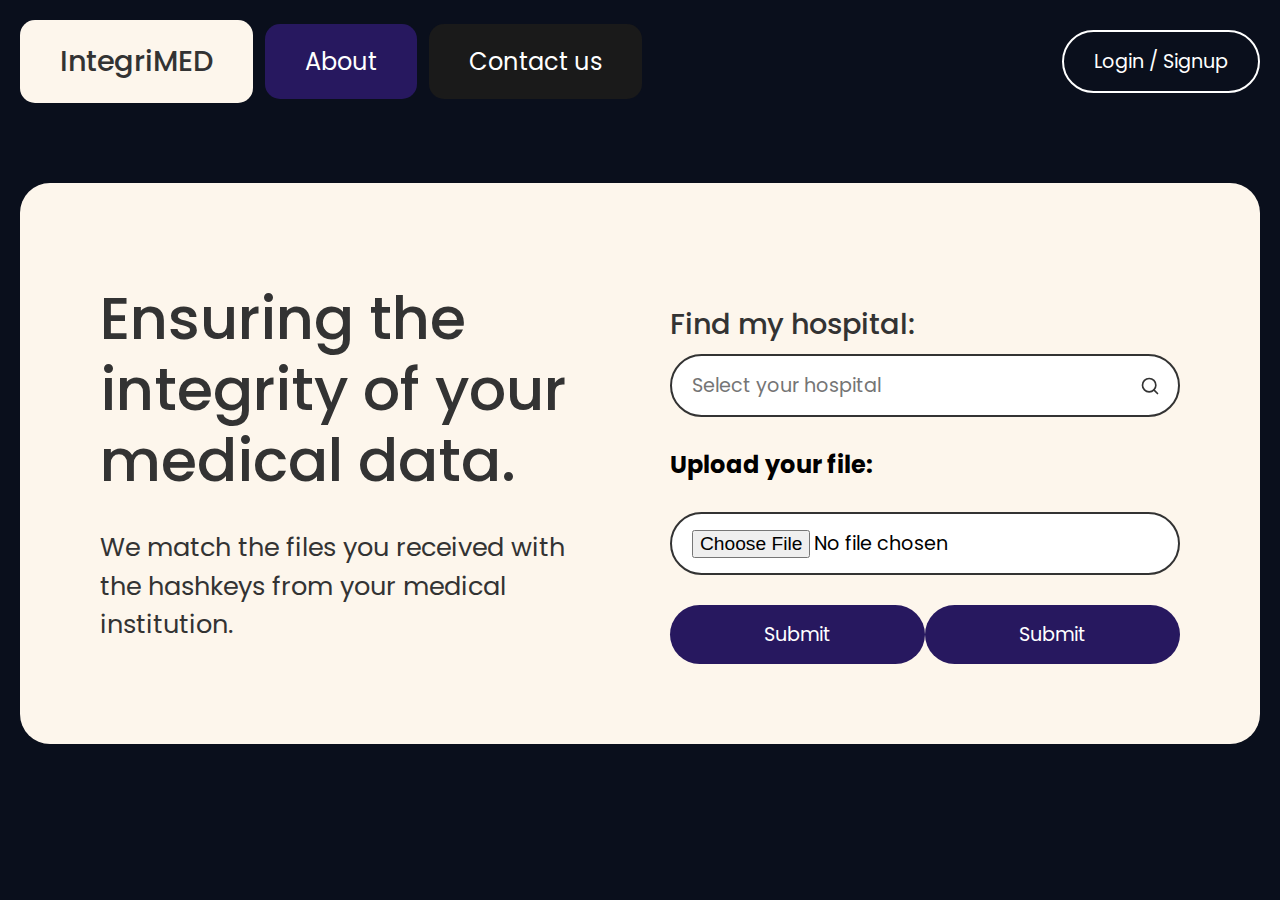
==== templates/index.html @ 437429ce "just some minor changes" ====
<!DOCTYPE html>
<html lang="en">
<head>
    <meta charset="UTF-8">
    <meta name="viewport" content="width=device-width, initial-scale=1.0">
    <title>IntegriMED - Medical Data Integrity</title>
    <link rel="stylesheet" href="../static/style.css">
</head>
<body>
    <div class="container">
        <nav class="navbar">
            <div class="logo">IntegriMED</div>
            <div class="nav-links">
                <a href="/about" class="about">About</a>
                <a href="/contact" class="contact">Contact us</a>
            </div>
            <a href="#login" class="login-btn">Login / Signup</a>
        </nav>

        <div class="main-content">
            <div class="left-section">
                <h1>Ensuring the integrity of your medical data.</h1>
                <p>We match the files you received with the hashkeys from your medical institution.</p>
            </div>

            <div class="right-section">
                <div class="search-container">
                    <h2>Find my hospital:</h2>
                    <div class="search-wrapper">
                        <input type="text" 
                               class="search-input" 
                               id="hospitalSearch" 
                               placeholder="Select your hospital"
                               autocomplete="off">
                        <div class="search-icon">
                            <svg xmlns="http://www.w3.org/2000/svg" viewBox="0 0 24 24" fill="none" stroke="currentColor" stroke-width="2" stroke-linecap="round" stroke-linejoin="round">
                                <circle cx="11" cy="11" r="8"/>
                                <line x1="21" y1="21" x2="16.65" y2="16.65"/>
                            </svg>
                        </div>
                        <div class="dropdown-menu" id="dropdown-menu"></div>
                    </div>
                </div>
                

                    <h2>Upload your file:</h2>
                    <form id="uploadForm" method="post" enctype="multipart/form-data">
                        <input id="file" name="file" type="file" class="file-upload" accept=".pdf,.doc,.docx">
                        <div class="button-container">
                            <button id="upload" onclick="sendFile(event)" class="submit-btn">Submit</button>
                            <button id="upload" onclick="sendFile(event)" class="submit-btn">Submit</button>

                        </div>
                    </form>
                    
                </div>
            </div>
        </div>
    </div>
</body>
<script>
    const hospitals = [
        "Mayo Clinic - Rochester, MN",
        "Cleveland Clinic - Cleveland, OH",
        "Massachusetts General Hospital - Boston, MA",
        "Johns Hopkins Hospital - Baltimore, MD",
        "UCLA Medical Center - Los Angeles, CA",
        "NewYork-Presbyterian Hospital - New York, NY",
        "UCSF Medical Center - San Francisco, CA",
        "Northwestern Memorial Hospital - Chicago, IL",
        "Stanford Health Care - Stanford, CA",
        "Cedars-Sinai Medical Center - Los Angeles, CA"
    ];

    const searchInput = document.getElementById('hospitalSearch');
    const dropdownMenu = document.getElementById('dropdown-menu');

    // Function to create and display dropdown items
    function showDropdownItems(filteredItems = hospitals) {
        dropdownMenu.innerHTML = '';
        filteredItems.forEach(hospital => {
            const item = document.createElement('div');
            item.className = 'dropdown-item';
            item.textContent = hospital;
            item.addEventListener('click', () => {
                searchInput.value = hospital;
                dropdownMenu.style.display = 'none';
            });
            dropdownMenu.appendChild(item);
        });
    }

    // Show dropdown when clicking on input
    searchInput.addEventListener('click', () => {
        dropdownMenu.style.display = 'block';
        showDropdownItems();
    });

    // Filter items when typing
    searchInput.addEventListener('input', (e) => {
        const value = e.target.value.toLowerCase();
        const filteredHospitals = hospitals.filter(hospital => 
            hospital.toLowerCase().includes(value)
        );
        
        dropdownMenu.style.display = 'block';
        showDropdownItems(filteredHospitals);
    });

    // Close dropdown when clicking outside
    document.addEventListener('click', (e) => {
        if (!searchInput.contains(e.target) && !dropdownMenu.contains(e.target)) {
            dropdownMenu.style.display = 'none';
        }
    });

    // Prevent form submission on enter
    searchInput.addEventListener('keydown', (e) => {
        if (e.key === 'Enter') {
            e.preventDefault();
        }
    });

    // !! Uploading file for hash generation !! 
    document.getElementById('file').addEventListener('change', function(event) {
            var fileName = event.target.files[0] ? event.target.files[0].name : 'No file chosen';
           
        });
        
       const socket = new WebSocket('ws://127.0.0.1:5500/ws');
        socket.onopen = function() {
            console.log('WebSocket connection opened.');
            socket.send('Hello Server!');
        };

        socket.onmessage = function(event) {
            console.log('Message from server ', event.data);
        };

        socket.onclose = function() {
            console.log('WebSocket connection closed.');
        };

        socket.onerror = function(error) {
            console.error('WebSocket Error: ', error);
        };

        async function sendFile(event) {
            event.preventDefault()
            const formData = new FormData(document.getElementById('uploadForm'))
            try {
                // DONT FORGET TO CHANGE IT BACK TO DIRECT TO upload
                const response = await fetch('http://127.0.0.1:5000/upload', { 
                    method: 'POST', 
                    body: formData,
                });

                if (!response.ok) {
                    throw new Error('Network response was not ok');
                }

                const data = await response.json();
                // newFile = data.categorized;
              
                
            } catch (error) {
                console.error('Error:', error);
            } 
            

        }
</script>
</html>
---- static/style.css ----
@import url('https://fonts.googleapis.com/css2?family=Inter:ital,opsz,wght@0,14..32,100..900;1,14..32,100..900&family=Poppins:ital,wght@0,100;0,200;0,300;0,400;0,500;0,600;0,700;0,800;0,900;1,100;1,200;1,300;1,400;1,500;1,600;1,700;1,800;1,900&display=swap');
* {
    margin: 0;
    padding: 0;
    box-sizing: border-box;
    font-family: "Poppins", sans-serif;
}

body {
    background-color: #0a0f1c;
    min-height: 100vh;
    padding: 20px;
    font-family: "Poppins", sans-serif;
}

.container {
    max-width: 1400px;
    margin: 0 auto;
}

.navbar {
    display: flex;
    align-items: center;
    gap: 12px;
    margin-bottom: 40px;
}

.logo {
    background-color: #fdf6ec;
    padding: 20px 40px;
    border-radius: 15px;
    font-size: 1.8rem;
    font-weight: 500;
    color: #333;
}

.nav-links {
    display: flex;
    gap: 12px;
}

.nav-links a {
    text-decoration: none;
    color: white;
    padding: 20px 40px;
    border-radius: 15px;
    font-size: 1.5rem;
    font-weight: 400;
}

.nav-links a.about {
    background-color: #27185f;
}

.nav-links a.contact {
    background-color: #1a1a1a;
}

.login-btn {
    margin-left: auto;
    background-color: transparent;
    color: white;
    padding: 15px 30px;
    border-radius: 50px;
    text-decoration: none;
    border: 2px solid white;
    font-size: 1.2rem;
}

.main-content {
    margin-top: 80px;
    background-color: #fdf6ec;
    border-radius: 30px;
    padding: 80px;
    display: flex;
    justify-content: space-between;
    gap: 60px;
    align-items: center;
}

.left-section {
    flex: 1;
}

.right-section {
    flex: 1;
    padding-top: 40px;
    display: flex;
    flex-direction: column;
    gap: 30px;
}

h1 {
    font-size: 3.7rem;
    margin-bottom: 2rem;
    color: #333;
    line-height: 1.2;
    font-weight: 500;
}

p {
    font-size: 1.6rem;
    color: #333;
    line-height: 1.5;
    max-width: 600px;
}

.search-container h2 {
    font-size: 1.8rem;
    margin-bottom: 0.5rem;
    color: #333;
    font-weight: 500;
}

.search-bar-container {
    position: relative;
    display: flex;
    align-items: center;
    margin-bottom: 40px;
}

.search-bar {
    width: 100%;
    padding: 15px 20px;
    border: 2px solid #333;
    border-radius: 50px;
    font-size: 1.2rem;
    background: white;
}

.search-icon {
    position: absolute;
    right: -40px;
    width: 24px;
    height: 24px;
    cursor: pointer;
}

.search-icon svg {
    width: 100%;
    height: 100%;
    color: #333;
}

.file-upload {
    width: 100%;
    padding: 15px 20px;
    border: 2px solid #333;
    border-radius: 50px;
    font-size: 1.2rem;
    background: white;
    margin-bottom: 30px;
    cursor: pointer;
}

.submit-btn {
    width: 50%;
    padding: 15px 20px;
    background-color: #27185f;
    color: white;
    border: none;
    border-radius: 50px;
    font-size: 1.2rem;
    cursor: pointer;
    transition: background-color 0.3s ease;
    justify-self: center;

}

.search-wrapper {
    position: relative;
    width: 100%;
}

.search-input {
    width: 100%;
    padding: 15px 20px;
    border: 2px solid #333;
    border-radius: 50px;
    font-size: 1.2rem;
    background: white;
    cursor: pointer;
}

.dropdown-menu {
    position: absolute;
    top: calc(100% + 5px);
    left: 0;
    width: 100%;
    background: white;
    border: 2px solid #333;
    border-radius: 15px;
    max-height: 250px;
    overflow-y: auto;
    display: none;
    z-index: 1000;
}

.dropdown-item {
    padding: 12px 20px;
    cursor: pointer;
    transition: background-color 0.2s ease;
}

.dropdown-item:hover {
    background-color: #f5f5f5;
}

.search-icon {
    position: absolute;
    right: 20px;
    top: 50%;
    transform: translateY(-50%);
    width: 20px;
    height: 20px;
    pointer-events: none;
}

.submit-btn:hover {
    background-color: #111010;
}

@media (max-width: 1200px) {
    .main-content {
        flex-direction: column;
    }
    
    h1 {
        font-size: 3rem;
    }
    
    .search-container h2 {
        font-size: 1rem;
    }
}

@media (max-width: 768px) {
    .navbar {
        flex-wrap: wrap;
    }
    
    .login-btn {
        margin: 20px auto;
    }
}

.button-container {
    display: flex;
    justify-content: center;
}
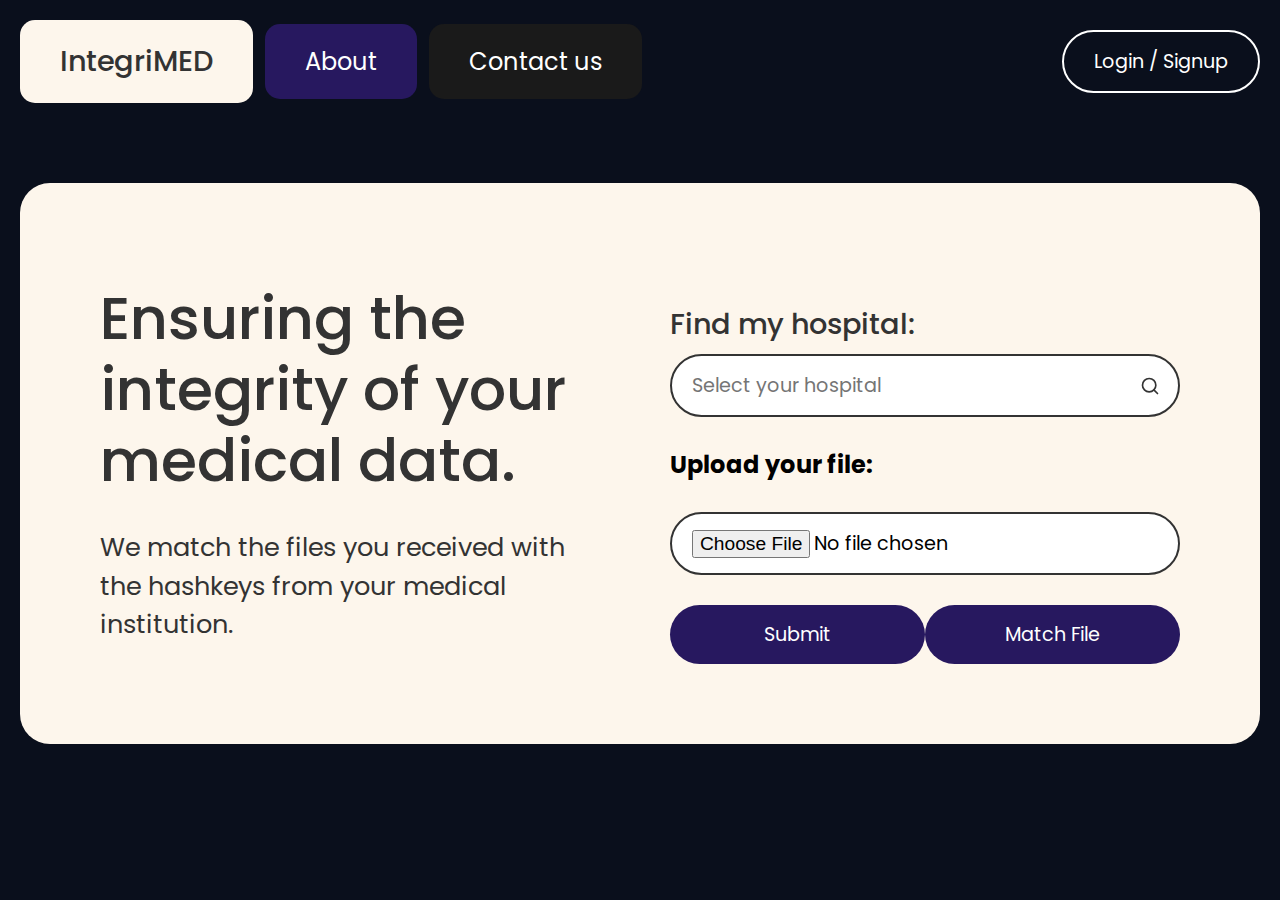
==== commit 54fa7961: "searching hash in db works" ====
--- a/templates/index.html
+++ b/templates/index.html
@@ -48,7 +48,7 @@
                         <input id="file" name="file" type="file" class="file-upload" accept=".pdf,.doc,.docx">
                         <div class="button-container">
                             <button id="upload" onclick="sendFile(event)" class="submit-btn">Submit</button>
-                            <button id="upload" onclick="sendFile(event)" class="submit-btn">Submit</button>
+                            <button id="upload" onclick="sendFile(event)" class="submit-btn">Match File</button>
 
                         </div>
                     </form>
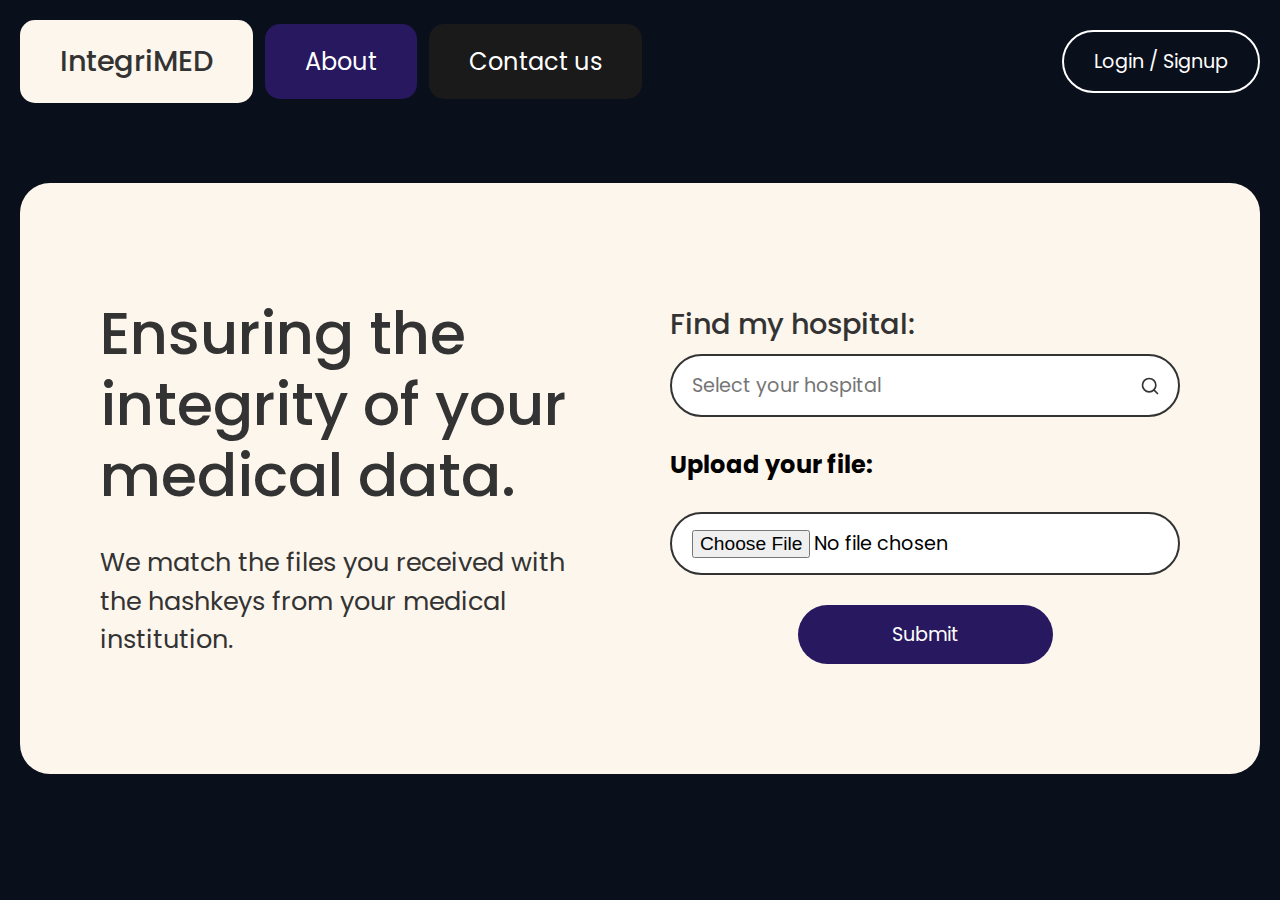
==== commit 09d67c78: "outputs whether uploaded file matches one in the database" ====
--- a/templates/index.html
+++ b/templates/index.html
@@ -48,10 +48,13 @@
                         <input id="file" name="file" type="file" class="file-upload" accept=".pdf,.doc,.docx">
                         <div class="button-container">
                             <button id="upload" onclick="sendFile(event)" class="submit-btn">Submit</button>
-                            <button id="upload" onclick="sendFile(event)" class="submit-btn">Match File</button>
+                            <!-- <button id="upload" onclick="sendFile(event)" class="submit-btn">Match File</button> -->
 
                         </div>
                     </form>
+                    <div class="file-output">
+                        <h2 id="result"></h2>
+                    </div>
                     
                 </div>
             </div>
@@ -161,6 +164,7 @@
 
                 const data = await response.json();
                 // newFile = data.categorized;
+                document.getElementById('result').innerText = data.message;
               
                 
             } catch (error) {
--- a/static/style.css
+++ b/static/style.css
@@ -247,4 +247,13 @@
 .button-container {
     display: flex;
     justify-content: center;
+}
+
+#result {
+    /* display: none; */
+    font-size: 30px;
+}
+
+.file-output {
+    
 }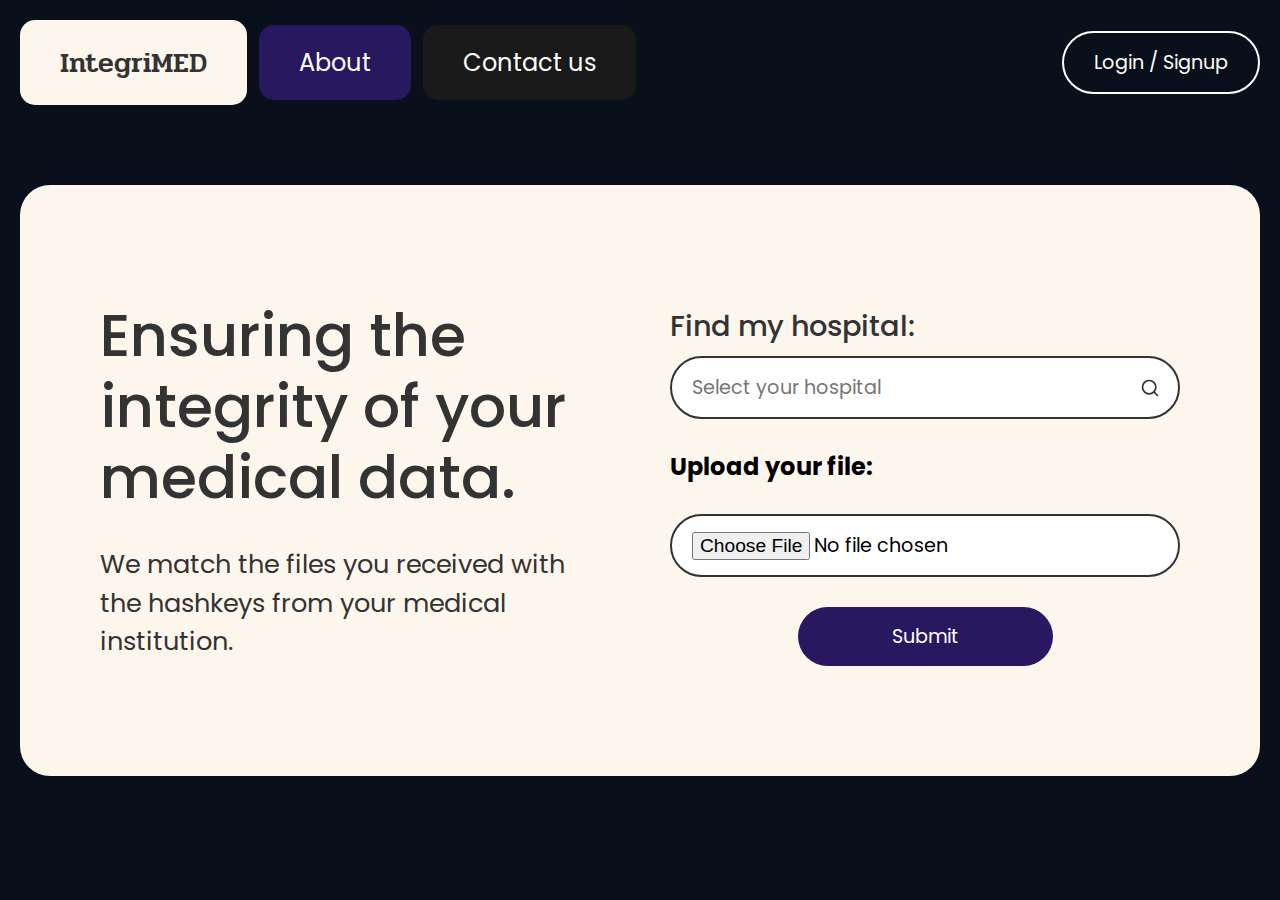
==== commit 5851eb08: "made a login page" ====
--- a/templates/index.html
+++ b/templates/index.html
@@ -14,7 +14,7 @@
                 <a href="/about" class="about">About</a>
                 <a href="/contact" class="contact">Contact us</a>
             </div>
-            <a href="#login" class="login-btn">Login / Signup</a>
+            <a href="login.html" class="login-btn">Login / Signup</a>
         </nav>
 
         <div class="main-content">
--- a/static/style.css
+++ b/static/style.css
@@ -1,4 +1,4 @@
-@import url('https://fonts.googleapis.com/css2?family=Inter:ital,opsz,wght@0,14..32,100..900;1,14..32,100..900&family=Poppins:ital,wght@0,100;0,200;0,300;0,400;0,500;0,600;0,700;0,800;0,900;1,100;1,200;1,300;1,400;1,500;1,600;1,700;1,800;1,900&display=swap');
+@import url('https://fonts.googleapis.com/css2?family=Inter:ital,opsz,wght@0,14..32,100..900;1,14..32,100..900&family=Poppins:ital,wght@0,100;0,200;0,300;0,400;0,500;0,600;0,700;0,800;0,900;1,100;1,200;1,300;1,400;1,500;1,600;1,700;1,800;1,900&family=Pridi:wght@200;300;400;500;600;700&display=swap');
 * {
     margin: 0;
     padding: 0;
@@ -32,6 +32,7 @@
     font-size: 1.8rem;
     font-weight: 500;
     color: #333;
+    font-family: "Pridi", sans-serif;
 }
 
 .nav-links {
@@ -252,8 +253,29 @@
 #result {
     /* display: none; */
     font-size: 30px;
+    padding: 0;
+    align-self: center;
+  
 }
 
 .file-output {
-    
-}+    display: flex;
+    justify-content: center;
+    align-content: center;
+    align-items: center;
+    
+    margin: 0;
+    padding: 0;
+}
+
+/* FOR login.html */
+
+#login-pg {
+    background-color: white;
+}
+
+.pridi-regular {
+    font-family: "Pridi", serif;
+    font-weight: 400;
+    font-style: normal;
+  }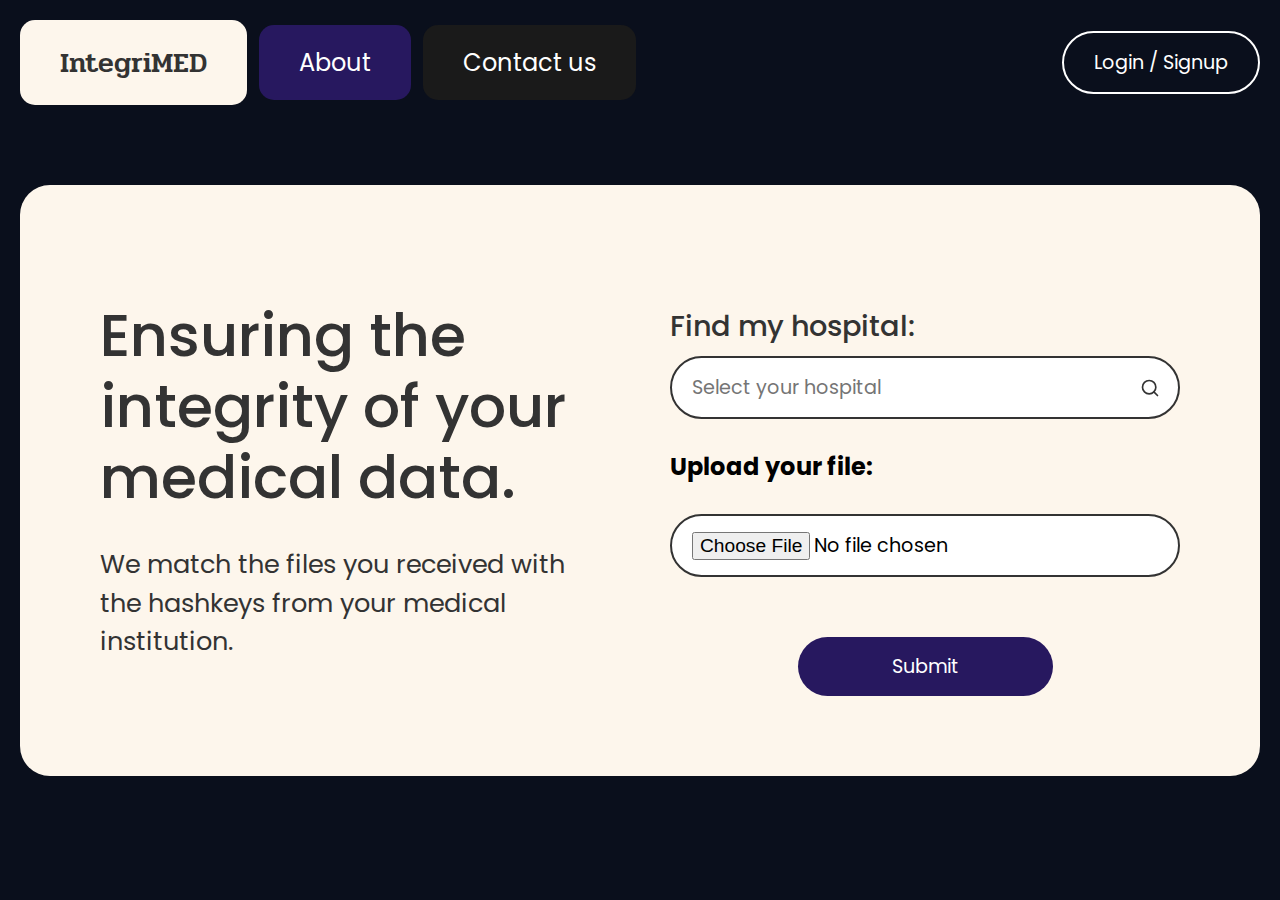
==== commit 4a570ace: "joined functionality to main" ====
--- a/templates/index.html
+++ b/templates/index.html
@@ -14,7 +14,7 @@
                 <a href="/about" class="about">About</a>
                 <a href="/contact" class="contact">Contact us</a>
             </div>
-            <a href="login.html" class="login-btn">Login / Signup</a>
+            <a href="/registration" class="login-btn">Login / Signup</a>
         </nav>
 
         <div class="main-content">
@@ -44,16 +44,9 @@
                 
 
                     <h2>Upload your file:</h2>
-                    <form id="uploadForm" method="post" enctype="multipart/form-data">
-                        <input id="file" name="file" type="file" class="file-upload" accept=".pdf,.doc,.docx">
-                        <div class="button-container">
-                            <button id="upload" onclick="sendFile(event)" class="submit-btn">Submit</button>
-                            <!-- <button id="upload" onclick="sendFile(event)" class="submit-btn">Match File</button> -->
-
-                        </div>
-                    </form>
-                    <div class="file-output">
-                        <h2 id="result"></h2>
+                    <input type="file" class="file-upload" accept=".pdf,.doc,.docx">
+                    <div class="button-container">
+                        <button class="submit-btn">Submit</button>
                     </div>
                     
                 </div>
@@ -123,55 +116,5 @@
             e.preventDefault();
         }
     });
-
-    // !! Uploading file for hash generation !! 
-    document.getElementById('file').addEventListener('change', function(event) {
-            var fileName = event.target.files[0] ? event.target.files[0].name : 'No file chosen';
-           
-        });
-        
-       const socket = new WebSocket('ws://127.0.0.1:5500/ws');
-        socket.onopen = function() {
-            console.log('WebSocket connection opened.');
-            socket.send('Hello Server!');
-        };
-
-        socket.onmessage = function(event) {
-            console.log('Message from server ', event.data);
-        };
-
-        socket.onclose = function() {
-            console.log('WebSocket connection closed.');
-        };
-
-        socket.onerror = function(error) {
-            console.error('WebSocket Error: ', error);
-        };
-
-        async function sendFile(event) {
-            event.preventDefault()
-            const formData = new FormData(document.getElementById('uploadForm'))
-            try {
-                // DONT FORGET TO CHANGE IT BACK TO DIRECT TO upload
-                const response = await fetch('http://127.0.0.1:5000/upload', { 
-                    method: 'POST', 
-                    body: formData,
-                });
-
-                if (!response.ok) {
-                    throw new Error('Network response was not ok');
-                }
-
-                const data = await response.json();
-                // newFile = data.categorized;
-                document.getElementById('result').innerText = data.message;
-              
-                
-            } catch (error) {
-                console.error('Error:', error);
-            } 
-            
-
-        }
 </script>
 </html>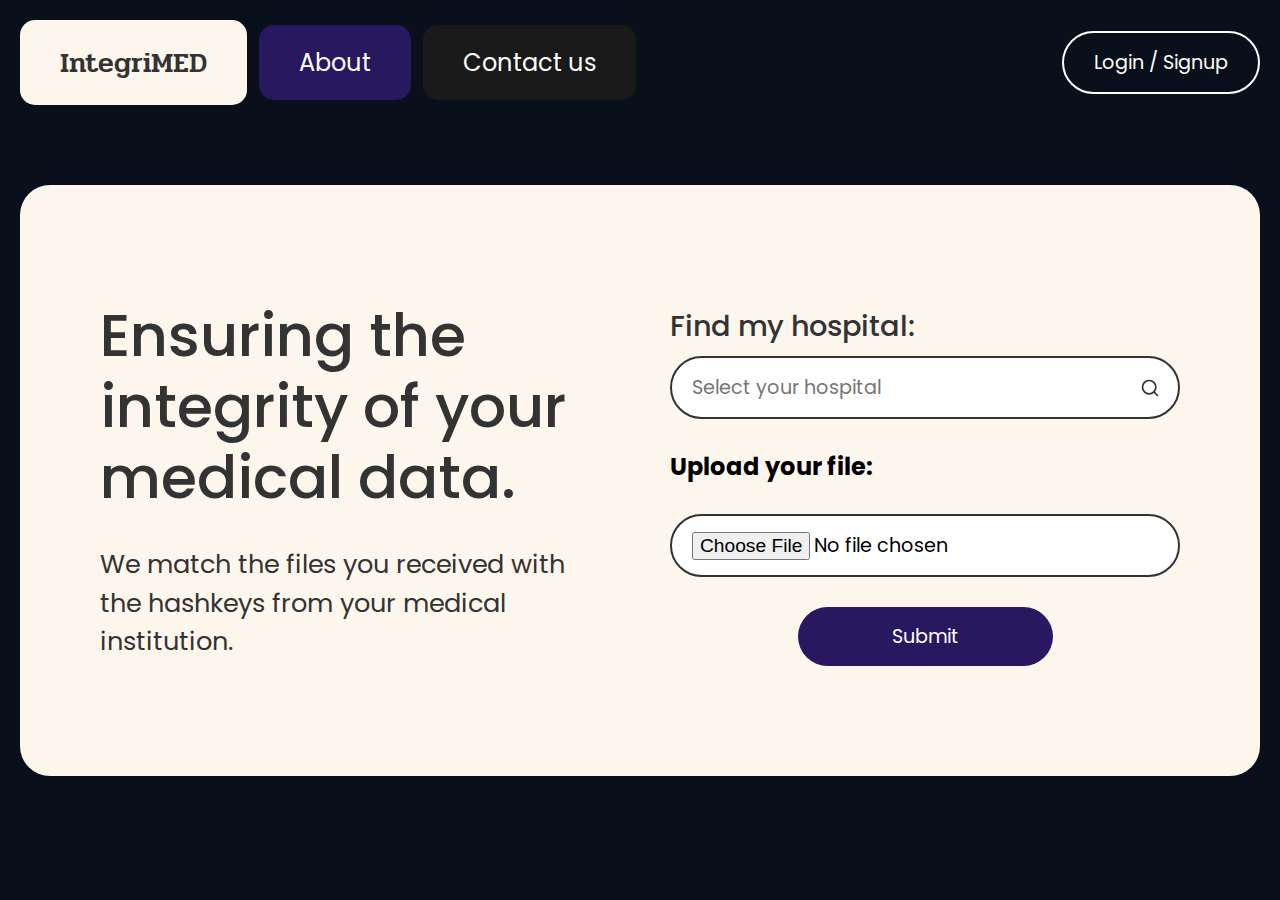
==== commit 7e06f71c: "Merge branch 'main' into db-search" ====
--- a/templates/index.html
+++ b/templates/index.html
@@ -14,7 +14,8 @@
                 <a href="/about" class="about">About</a>
                 <a href="/contact" class="contact">Contact us</a>
             </div>
-            <a href="/registration" class="login-btn">Login / Signup</a>
+            <a href="login.html" class="login-btn">Login / Signup</a>
+
         </nav>
 
         <div class="main-content">
@@ -44,9 +45,16 @@
                 
 
                     <h2>Upload your file:</h2>
-                    <input type="file" class="file-upload" accept=".pdf,.doc,.docx">
-                    <div class="button-container">
-                        <button class="submit-btn">Submit</button>
+                    <form id="uploadForm" method="post" enctype="multipart/form-data">
+                        <input id="file" name="file" type="file" class="file-upload" accept=".pdf,.doc,.docx">
+                        <div class="button-container">
+                            <button id="upload" onclick="sendFile(event)" class="submit-btn">Submit</button>
+                            <!-- <button id="upload" onclick="sendFile(event)" class="submit-btn">Match File</button> -->
+
+                        </div>
+                    </form>
+                    <div class="file-output">
+                        <h2 id="result"></h2>
                     </div>
                     
                 </div>
@@ -116,5 +124,55 @@
             e.preventDefault();
         }
     });
+
+    // !! Uploading file for hash generation !! 
+    document.getElementById('file').addEventListener('change', function(event) {
+            var fileName = event.target.files[0] ? event.target.files[0].name : 'No file chosen';
+           
+        });
+        
+       const socket = new WebSocket('ws://127.0.0.1:5500/ws');
+        socket.onopen = function() {
+            console.log('WebSocket connection opened.');
+            socket.send('Hello Server!');
+        };
+
+        socket.onmessage = function(event) {
+            console.log('Message from server ', event.data);
+        };
+
+        socket.onclose = function() {
+            console.log('WebSocket connection closed.');
+        };
+
+        socket.onerror = function(error) {
+            console.error('WebSocket Error: ', error);
+        };
+
+        async function sendFile(event) {
+            event.preventDefault()
+            const formData = new FormData(document.getElementById('uploadForm'))
+            try {
+                // DONT FORGET TO CHANGE IT BACK TO DIRECT TO upload
+                const response = await fetch('http://127.0.0.1:5000/upload', { 
+                    method: 'POST', 
+                    body: formData,
+                });
+
+                if (!response.ok) {
+                    throw new Error('Network response was not ok');
+                }
+
+                const data = await response.json();
+                // newFile = data.categorized;
+                document.getElementById('result').innerText = data.message;
+              
+                
+            } catch (error) {
+                console.error('Error:', error);
+            } 
+            
+
+        }
 </script>
 </html>